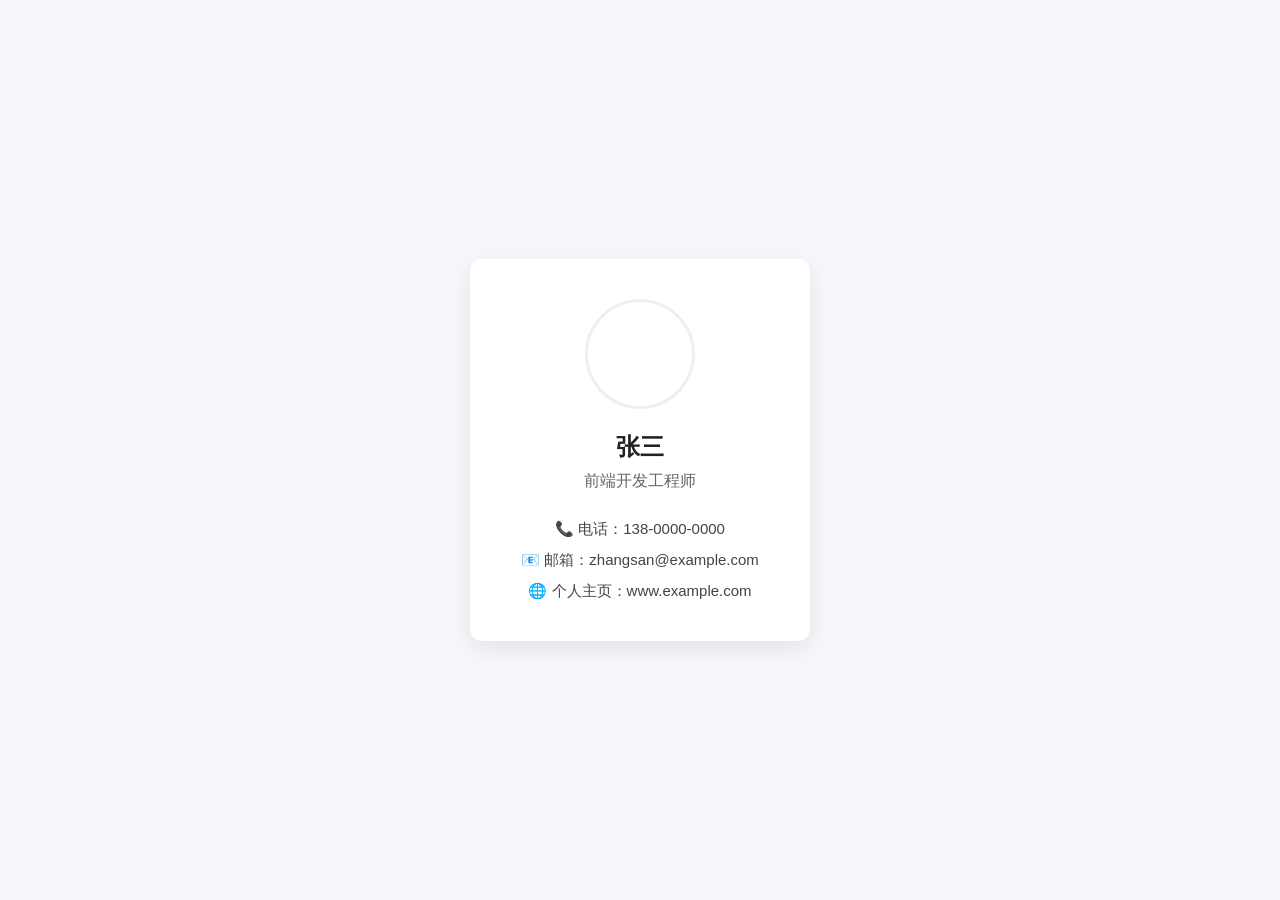
==== twoday.html @ 0d0e06ad "two" ====
<!DOCTYPE html>
<html lang="zh-CN">
<head>
    <meta charset="UTF-8">
    <!-- 适配移动端视口 -->
    <meta name="viewport" content="width=device-width, initial-scale=1.0">
    <title>个人名片</title>
    <!-- CSS样式与HTML结构分离 -->
    <style>
        /* 全局重置样式 */
        * {
            margin: 0;
            padding: 0;
            box-sizing: border-box;
        }

        /* 页面主体：让卡片垂直+水平居中，设置页面背景 */
        body {
            min-height: 100vh;
            /* flex布局实现居中 */
            display: flex;
            justify-content: center;
            align-items: center;
            background-color: #f5f7fa;
            font-family: "Microsoft Yahei", sans-serif;
        }

        /* 名片卡片容器 */
        .card {
            width: 340px;
            padding: 40px 30px;
            background-color: #ffffff;
            /* 12px圆角 */
            border-radius: 12px;
            /* 柔和阴影 */
            box-shadow: 0 8px 24px rgba(0, 0, 0, 0.08);
            /* 过渡动画：用于hover上浮效果 */
            transition: transform 0.3s ease, box-shadow 0.3s ease;
            text-align: center;
        }

        /* 鼠标悬停：卡片轻微上浮，阴影加深 */
        .card:hover {
            transform: translateY(-6px);
            box-shadow: 0 12px 32px rgba(0, 0, 0, 0.12);
        }

        /* 圆形头像样式 */
        .avatar {
            width: 110px;
            height: 110px;
            border-radius: 50%;
            /* 头像占位图，可替换为自己图片地址 */
            background-image: url("https://picsum.photos/id/1005/110/110");
            background-size: cover;
            background-position: center;
            margin: 0 auto 22px;
            border: 3px solid #efefef;
        }

        /* 姓名样式 */
        .name {
            font-size: 24px;
            color: #222222;
            margin-bottom: 8px;
            font-weight: 600;
        }

        /* 职位信息 */
        .position {
            font-size: 16px;
            color: #666666;
            margin-bottom: 28px;
        }

        /* 联系方式容器 */
        .contact {
            display: flex;
            flex-direction: column;
            gap: 12px;
        }

        /* 联系单项 */
        .contact-item {
            font-size: 15px;
            color: #444444;
        }
    </style>
</head>
<body>
    <!-- 名片卡片主体结构 -->
    <div class="card">
        <!-- 圆形头像区域 -->
        <div class="avatar"></div>
        <!-- 姓名 -->
        <h2 class="name">张三</h2>
        <!-- 职位 -->
        <p class="position">前端开发工程师</p>
        <!-- 联系方式区域 -->
        <div class="contact">
            <div class="contact-item">📞 电话：138‑0000‑0000</div>
            <div class="contact-item">📧 邮箱：zhangsan@example.com</div>
            <div class="contact-item">🌐 个人主页：www.example.com</div>
        </div>
    </div>
</body>
</html>
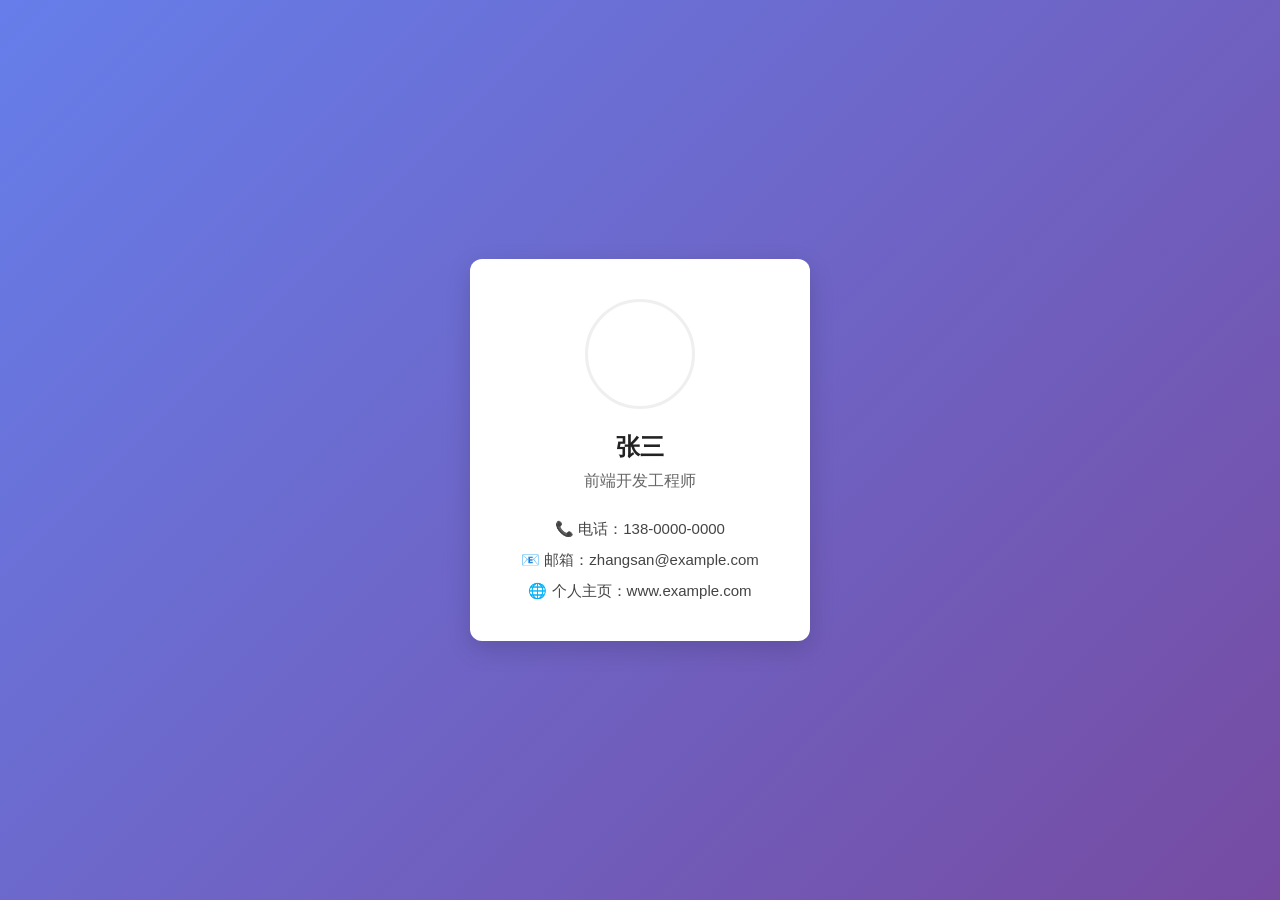
==== commit 28be8581: "two" ====
--- a/twoday.html
+++ b/twoday.html
@@ -14,14 +14,14 @@
             box-sizing: border-box;
         }
 
-        /* 页面主体：让卡片垂直+水平居中，设置页面背景 */
+        /* 页面主体：彩色渐变背景 */
         body {
             min-height: 100vh;
             /* flex布局实现居中 */
             display: flex;
             justify-content: center;
             align-items: center;
-            background-color: #f5f7fa;
+            background: linear-gradient(135deg, #667eea, #764ba2);
             font-family: "Microsoft Yahei", sans-serif;
         }
 
@@ -33,7 +33,7 @@
             /* 12px圆角 */
             border-radius: 12px;
             /* 柔和阴影 */
-            box-shadow: 0 8px 24px rgba(0, 0, 0, 0.08);
+            box-shadow: 0 8px 24px rgba(0, 0, 0, 0.15);
             /* 过渡动画：用于hover上浮效果 */
             transition: transform 0.3s ease, box-shadow 0.3s ease;
             text-align: center;
@@ -42,7 +42,7 @@
         /* 鼠标悬停：卡片轻微上浮，阴影加深 */
         .card:hover {
             transform: translateY(-6px);
-            box-shadow: 0 12px 32px rgba(0, 0, 0, 0.12);
+            box-shadow: 0 12px 32px rgba(0, 0, 0, 0.2);
         }
 
         /* 圆形头像样式 */
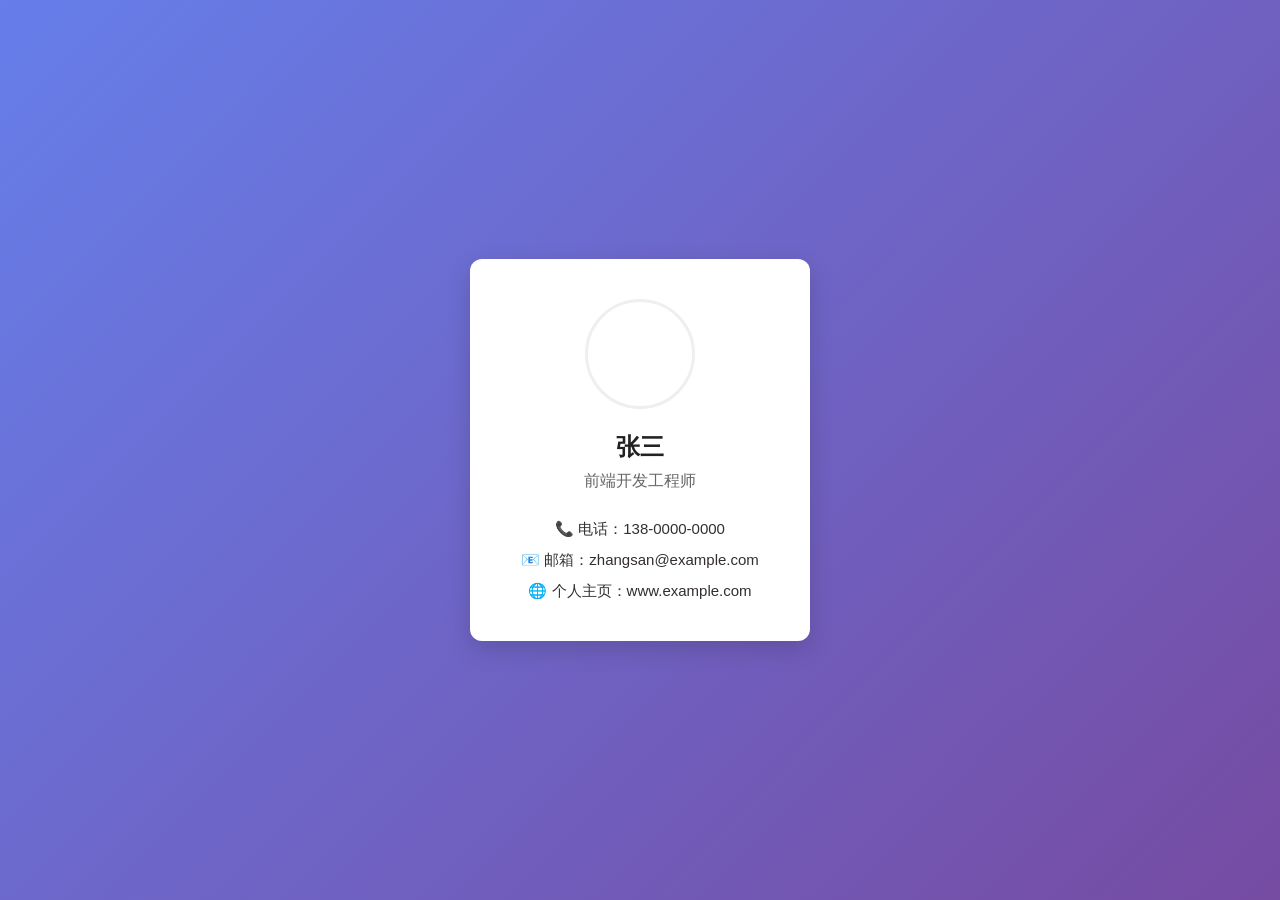
==== commit d0e9dde7: "个人名片" ====
--- a/twoday.html
+++ b/twoday.html
@@ -83,7 +83,7 @@
         /* 联系单项 */
         .contact-item {
             font-size: 15px;
-            color: #444444;
+            color: #342e2e;
         }
     </style>
 </head>
@@ -103,5 +103,6 @@
             <div class="contact-item">🌐 个人主页：www.example.com</div>
         </div>
     </div>
+
 </body>
 </html>
